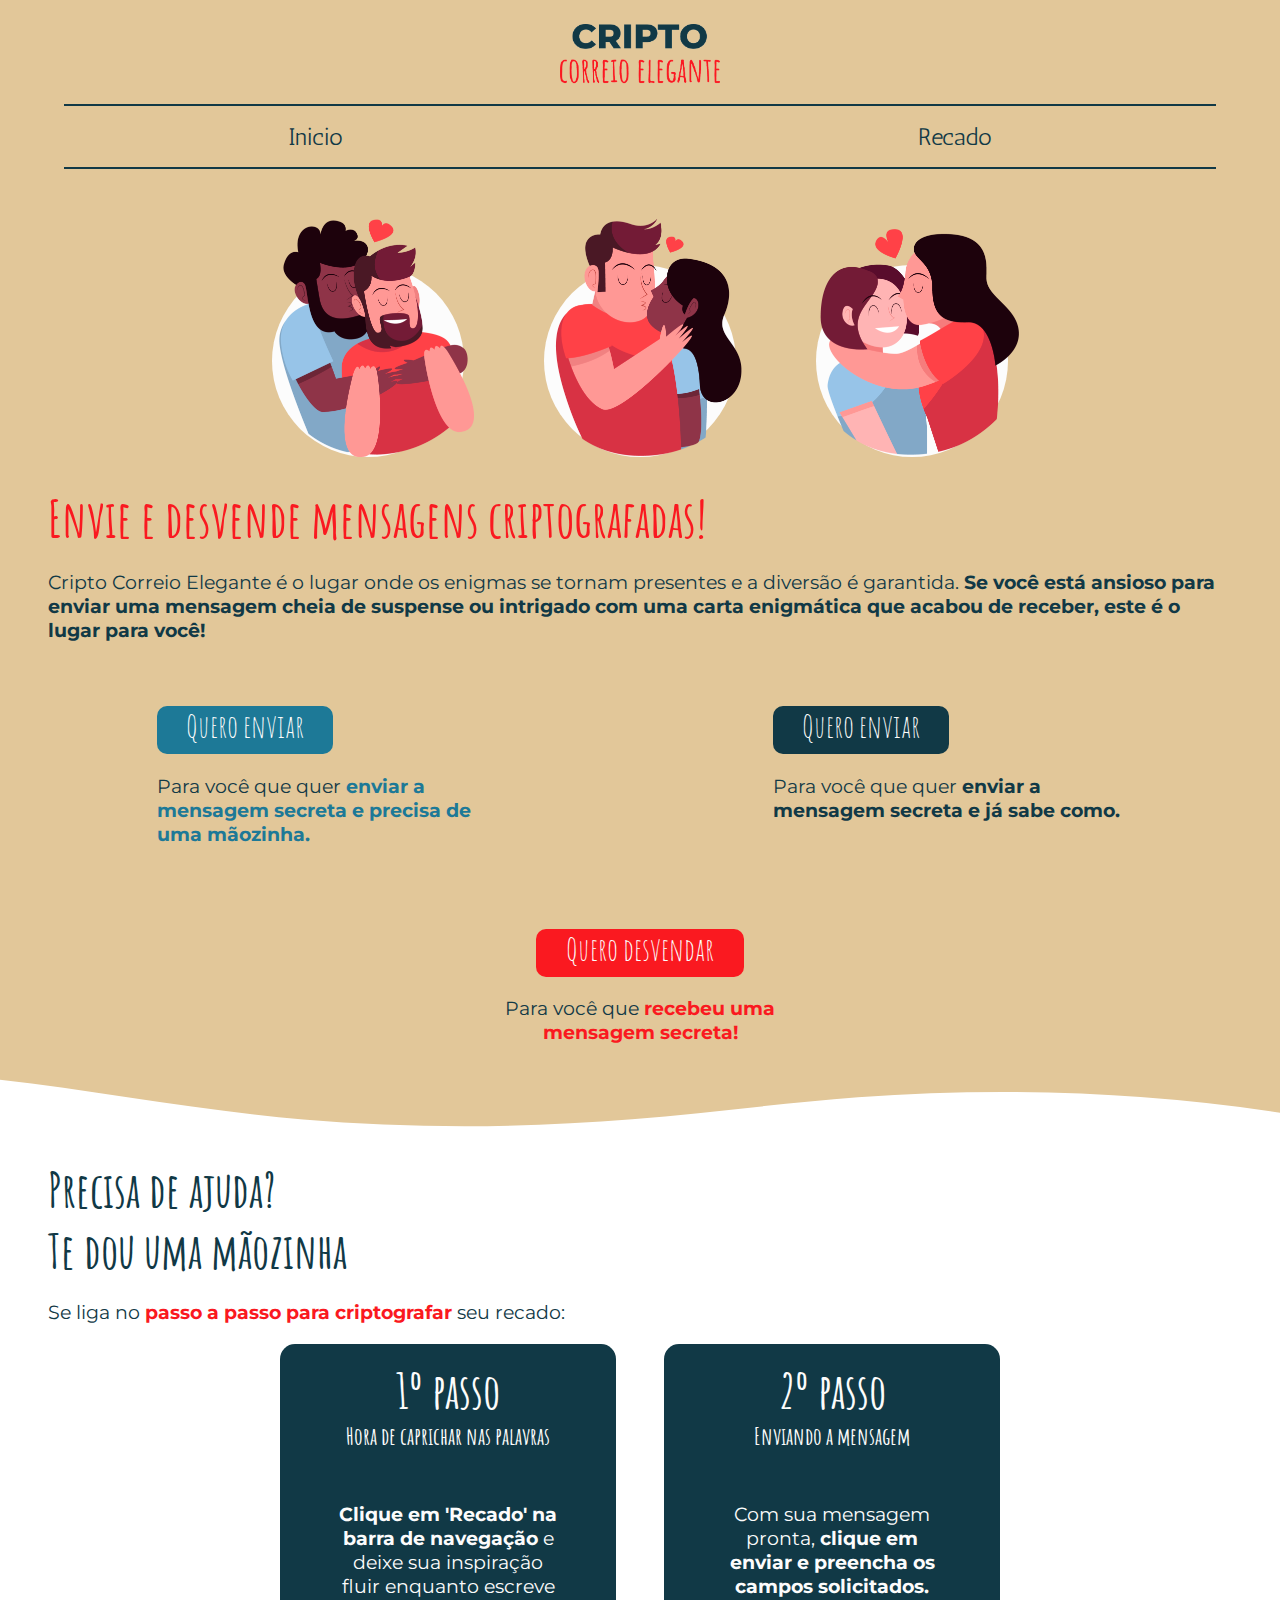
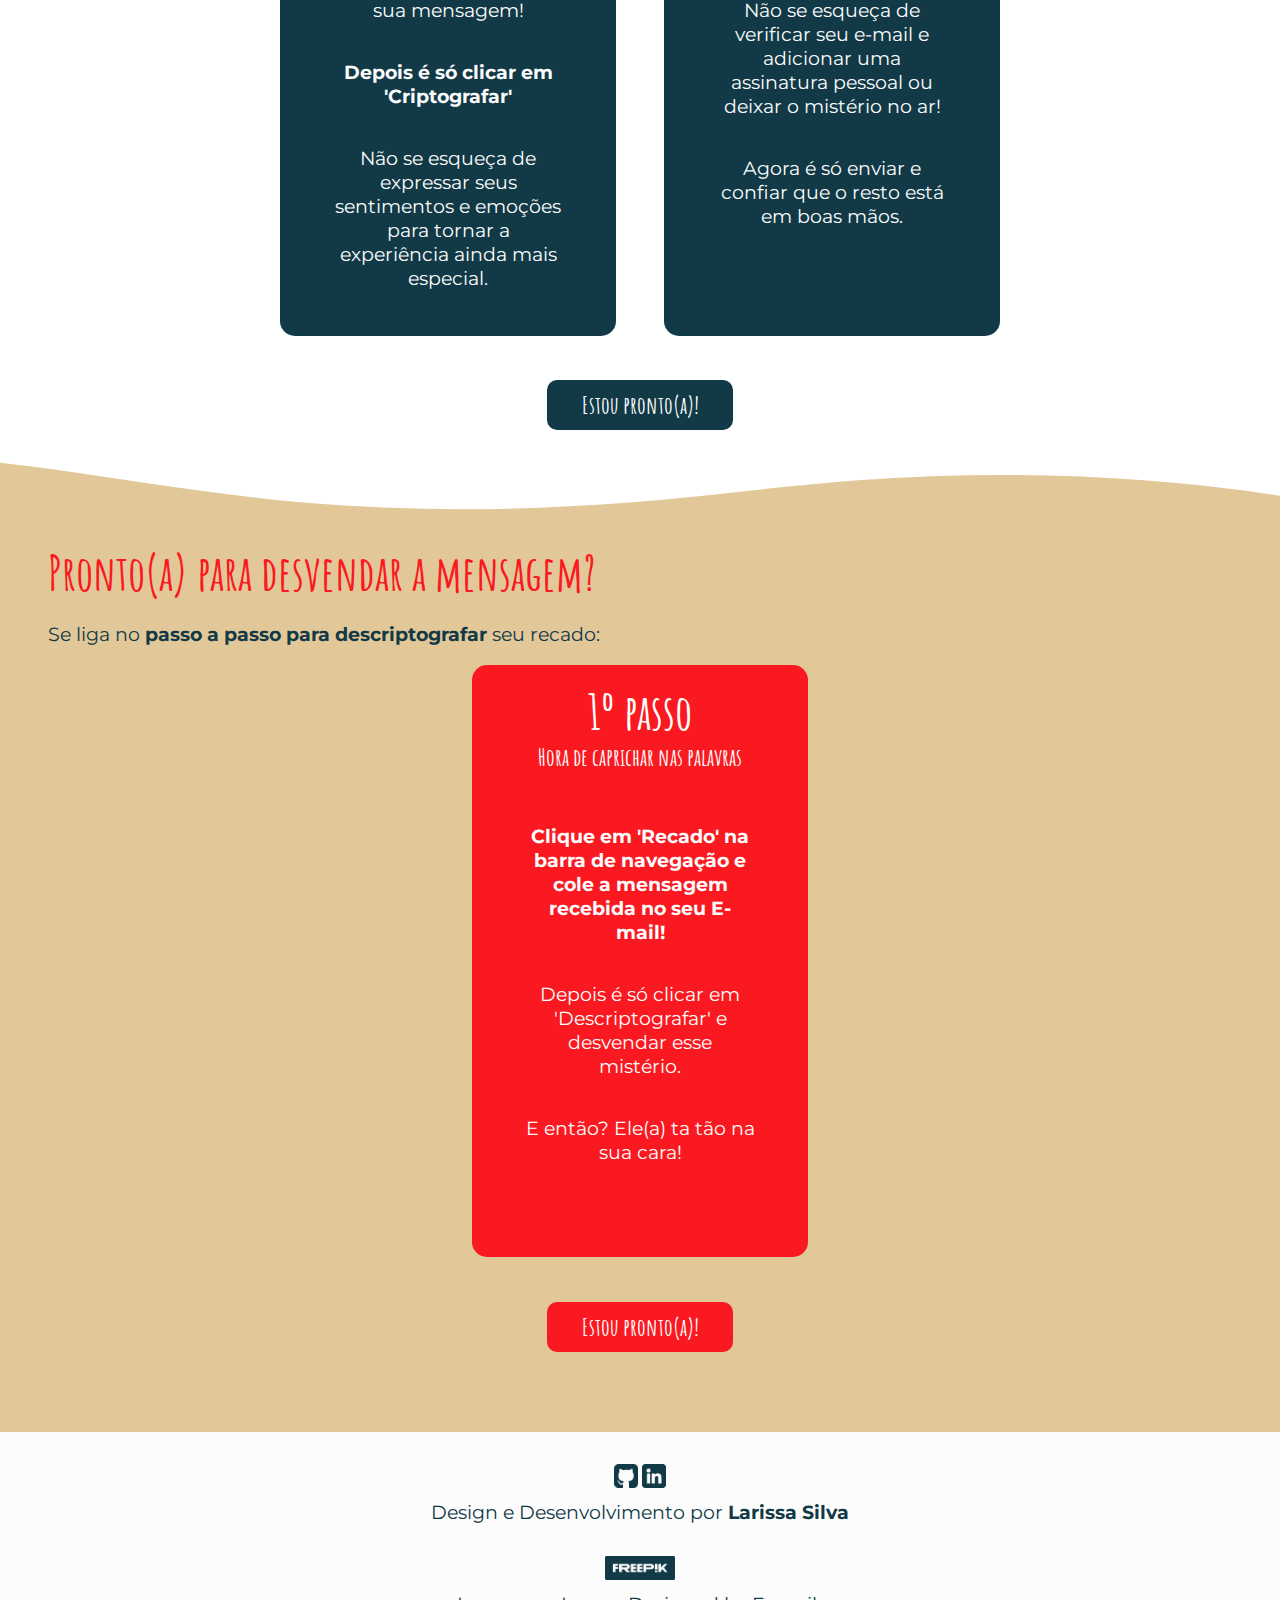
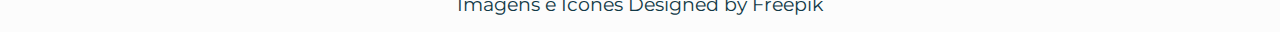
==== index.html @ 9de0827b "Add files via upload" ====
<!DOCTYPE html>
<html lang="pt-BR">
<head>
    <meta charset="UTF-8">
    <meta name="viewport" content="width=device-width, initial-scale=1.0">

    <link rel="stylesheet" href="/assets/css/style.css">
    <link rel="shortcut icon" href="/assets/img/logoFundo.png" type="image/x-icon">

    <title>Cripto Correio Elegante</title>
</head>
<body>
    <header>
        <img src="/assets/img/logo.png" alt="Logo Cripto Correio Elegante">

        <div class="barraNav"></div>
        <nav class="menuNav">
            <a href="index.html" class="opcaoNav">Inicio</a>
            <a href="recado.html" class="opcaoNav">Recado</a>
        </nav>
        <div class="barraNav"></div>
    </header>

    <main>
        <section class="sessaoInicio" id="inicio">
            <div class="sessaoInicioConteudo">
                <div class="containerImagens">
                    <div class="imagem">
                        <img src="/assets/img/casalGay.png" alt="Imagem de Casal Gay dentro de um Circulo">
                    </div>
                    <div class="imagem">
                        <img src="/assets/img/casalHetero.png" alt="Imagem de Casal Hetero dentro de um Circulo">
                    </div>
                    <div class="imagem">
                        <img src="/assets/img/casalLesbico.png" alt="Imagem de Casal Lesbico dentro de um Circulo">
                    </div>
                </div>

                <h1>Envie e desvende mensagens criptografadas!</h1>
                <p class="textoInicio">
                    Cripto Correio Elegante é o lugar onde os enigmas se tornam presentes e a diversão é garantida. <strong>Se você está ansioso para enviar uma mensagem cheia de suspense ou intrigado com uma carta enigmática que acabou de receber, este é o lugar para você!</strong> 
                </p>

                <div class="containerRemetente">
                    <div class="conteudoContainer">
                        <div class="opcaoRemetente">
                            <a href="#tutorialRemetente" class="opcaoRemetente1">Quero enviar</a>
                            <p class="texto">
                                Para você que quer <strong class="textoDestaque2">enviar a mensagem secreta e precisa de uma mãozinha.</strong>
                            </p>
                        </div>
                        
                        <div class="opcaoRemetente">
                            <a href="/recado.html" class="opcaoRemetente2">Quero enviar</a>
                            <p class="texto">
                                Para você que quer <strong>enviar a mensagem secreta e já sabe como.</strong>
                            </p>
                        </div>
                    </div>
                </div>
        
                <div class="containerDestinatario">
                    <a href="#tutorialDestinatario" class="opcaoDestinatario">Quero desvendar</a>
                    <p class="textoDestinatario">
                        Para você que  <strong class="textoDestaque3">recebeu uma mensagem secreta!</strong>
                    </p>
                </div>
            </div>

            <!-- Usei o site Shape Divider APP para isso -->
            <div class="wave">
                <svg data-name="Layer 1" xmlns="http://www.w3.org/2000/svg" viewBox="0 0 1200 120" preserveAspectRatio="none">
                    <path d="M321.39,56.44c58-10.79,114.16-30.13,172-41.86,82.39-16.72,168.19-17.73,250.45-.39C823.78,31,906.67,72,985.66,92.83c70.05,18.48,146.53,26.09,214.34,3V0H0V27.35A600.21,600.21,0,0,0,321.39,56.44Z" class="shape-fill"></path>
                </svg>
            </div>
        </section>


        <section class="sessaoPassoRemetente" id="tutorialRemetente">
            <div class="sessaoPassoRemetenteConteudo">
                <div class="chamadaTutorial">
                    <h2 class="subtitulo1">Precisa de ajuda? <br>Te dou uma mãozinha</h2>
                    <p class="texto">
                        Se liga no <strong class="textoDestaque3">passo a passo para criptografar</strong> seu recado:
                    </p>
                </div>

                <div class="containerTutorial">
                    <div class="passoRemetente">
                        <h3 class="passo">1º passo</h3>
                        <p class="textoPasso">Hora de caprichar nas palavras</p>
                        <p class="explicacaoPasso">
                            <strong class="textoDestaque">Clique em 'Recado' na barra de navegação</strong> e deixe sua inspiração fluir enquanto escreve sua mensagem! 
                        </p>
                        <p class="explicacaoPasso">
                            <strong class="textoDestaque">Depois é só clicar em 'Criptografar'</strong>
                        </p>
                        <p class="explicacaoPasso">
                            Não se esqueça de expressar seus sentimentos e emoções para tornar a experiência ainda mais especial.
                        </p>
                    </div>

                    <div class="passoRemetente">
                        <h3 class="passo">2º passo</h3>
                        <p class="textoPasso">Enviando a mensagem</p>
                        <p class="explicacaoPasso">
                            Com sua mensagem pronta, <strong class="textoDestaque">clique em enviar e preencha os campos solicitados. </strong>Não se esqueça de verificar seu e-mail e adicionar uma assinatura pessoal ou deixar o mistério no ar!  
                        </p>
                        <p class="explicacaoPasso">
                            Agora é só enviar e confiar que o resto está em boas mãos.
                        </p>
                    </div>
                </div>
            </div>
            <a href="/recado.html" class="opcaoEstouProntoRemetente">Estou pronto(a)!</a>

            <!-- Usei o site Shape Divider APP para isso -->
            <div class="wave2">
                <svg data-name="Layer 1" xmlns="http://www.w3.org/2000/svg" viewBox="0 0 1200 120" preserveAspectRatio="none">
                    <path d="M321.39,56.44c58-10.79,114.16-30.13,172-41.86,82.39-16.72,168.19-17.73,250.45-.39C823.78,31,906.67,72,985.66,92.83c70.05,18.48,146.53,26.09,214.34,3V0H0V27.35A600.21,600.21,0,0,0,321.39,56.44Z" class="shape-fill"></path>
                </svg>
            </div>
        </section>


        <section class="sessaoPassoDestinatario" id="tutorialDestinatario">
            <div class="sessaoPassoDestinatarioConteudo">
                <div class="chamadaTutorial2">
                    <h2 class="subtitulo2">Pronto(a) para desvendar a mensagem?</h2>
                    <p class="texto">
                        Se liga no <strong>passo a passo para descriptografar</strong> seu recado:
                    </p>
                </div>

                <div class="containerTutorial">
                    <div class="passoDestinatario">
                        <h3 class="passo">1º passo</h3>
                        <p class="textoPasso">Hora de caprichar nas palavras</p>
                        <p class="explicacaoPasso">
                            <strong class="textoDestaque">Clique em 'Recado' na barra de navegação e cole a mensagem recebida no seu E-mail! </strong> 
                        </p>
                        <p class="explicacaoPasso">
                            Depois é só clicar em 'Descriptografar' e desvendar esse mistério.
                        </p>
                        <p class="explicacaoPasso">
                            E então? Ele(a) ta tão na sua cara!
                        </p>
                    </div>
                </div>
            </div>
            <a href="/recado.html" class="opcaoEstouProntoDestinatario">Estou pronto(a)!</a>
        </section>
    </main>

    <footer>
        <div class="conteudoFooter">
            <div class="dev">
                <div class="icones">
                    <a href="https://github.com/LarissaSL" target="_blank" class="footerLink">
                        <img src="/assets/img/github.png" alt="Logo do GitHub">
                    </a>
                    <a href="https://www.linkedin.com/in/larissasilvasl/" target="_blank" class="footerLink">
                        <img src="/assets/img/linkedin.png" alt="Logo do LinkedIn">
                    </a>
                </div>
                <p class="texto">
                    Design e Desenvolvimento por <strong>Larissa Silva</strong>
                </p>
            </div>

            <div class="design">
                <div class="icones">
                    <a href="http://www.freepik.com" target="_blank" class="footerLink">
                        <img src="/assets/img/freepik.png" alt="Logo do Freepik">
                    </a>
                </div>
                <p class="texto">
                    Imagens e Icones Designed by Freepik
                </p>
            </div>
        </div>


    </footer>
</body>
</html>
---- assets/css/style.css ----
@import url('https://fonts.googleapis.com/css2?family=Amatic+SC:wght@400;700&family=Antic&family=Montserrat:ital,wght@0,400;0,700;1,400;1,700&display=swap');

:root {
    --cor-fundo: #E2C799;
    --cor1: #113946;
    --cor1--hover:#1e5d72;
    
    --cor2: #1D7997;
    --cor2--hover:#53AAC7;

    --cor3: #FA1920;
    --cor3--hover: #F16166;
    
    --cor4: #FCFCFC;
    --fonte--destaque: 'Amatic SC', sans-serif;
    --fonte--destaque2: 'Antic', sans-serif;
    --fonte--padrao: 'Montserrat', sans-serif;
}

body {
    margin: 0;
    padding: 0;
    box-sizing: border-box;
    background: #E2C799;
}

header {
    width: 100%;
    text-align: center;
}

header img {
    width: 115px;
    margin: 23px auto 0;
}

.barraNav {
    width: 90%;
    margin: 11px auto;
    height: 1px;
    background-color: var(--cor1);
}

.menuNav {
    display: flex;
    justify-content: space-around;
}

a {
    text-decoration: none;
}

.opcaoNav {
    font-family: var(--fonte--destaque2);
    color: var(--cor1);
    transition: transform 0.2s ease-in-out;
}

.opcaoNav:hover {
    transform: scale(1.2);
    color: var(--cor4);
}

/* Inicio do começo do Site e Explicação do que ele faz */
section {
    position: relative;
    display: flex;
    flex-direction: column;
    min-height: 400px;
}

.containerImagens {
    display: flex;
    width: 100%;
    justify-content: space-around;
    margin: 2.5rem 0 1.813rem;
    gap: .5rem;
}

.imagem {
    background-color: var(--cor4);
    border-radius: 50%;
    width: 6.063rem;
    height: 6.063rem;
    position: relative;
    transition: transform 0.2s ease-in-out;
}

.imagem:hover {
    transform: scale(1.1);
}


.imagem img {
    position: absolute;
    bottom: 0;
    width: 6rem;
}

.sessaoInicioConteudo,
.sessaoPassoRemetenteConteudo,
.sessaoPassoDestinatarioConteudo {
    margin: 0 1rem;
}


h1 {
    font-family: var(--fonte--destaque);
    font-size: 2rem;
    color: var(--cor3);
    font-weight: 700;
    margin: 0 auto;
}

p {
    font-family: var(--fonte--padrao);
    font-size: 0.813rem;
    color: var(--cor1);
}

/* Inicio da Parte das Opções, onde tem Botoes e Texto */
.containerRemetente {
    margin: 2rem 0;
}

.conteudoContainer {
    display: flex;
    justify-content: flex-start;
    gap: 3rem;
}

.opcaoRemetente1,
.opcaoRemetente2,
.opcaoDestinatario {
    display: inline-block;
    border-radius: 10px;
    border: none;
    width: 8.875rem; 
    height: 2.5rem;
    text-align: center;
    line-height: 2.5rem;
    font-family: var(--fonte--destaque);
    font-size: 1.25rem;
    color: var(--cor4); 
}

.opcaoDestinatario {
    width: 10rem;
    background-color: var(--cor3);
}

.opcaoDestinatario:hover{
    background-color: var(--cor3--hover);
}

.opcaoRemetente1 {
    background-color: var(--cor2);
}

.opcaoRemetente1:hover {
    background-color: var(--cor2--hover); 
}

.opcaoRemetente2 {
    background-color: var(--cor1);
}

.opcaoRemetente2:hover {
    background-color: var(--cor1--hover);
}


.opcaoRemetente1 .texto,
.opcaoRemetente2 .texto {
    max-width: 8.875rem; 
}

.textoDestinatario {
    max-width: 12.063rem;
    text-align: center;
}

.textoDestaque2 {
    color: var(--cor2);
}

.textoDestaque3 {
    color: var(--cor3);
}

.containerDestinatario {
    width: 100%;
    display: flex;
    flex-direction: column;
    justify-content: center;
    align-items: center;
    margin-bottom: 4rem;
}



/* Inicio da Sessao do Passo a Passo do Rementente */
.sessaoPassoRemetente {
    background-color: #FFFFFF;
}

/* Ondinha no começo e final dessa sessão */
.wave,
.wave2 {
    position: absolute;
    bottom: 0;
    left: 0;
    width: 100%;
    overflow: hidden;
    line-height: 0;
    transform: rotate(180deg);
}

.wave  svg,
.wave2 svg {
    position: relative;
    display: block;
    width: calc(123% + 1.3px);
    height: 63px;
}

.wave .shape-fill {
    fill: #FFFFFF;
}

.wave2 .shape-fill {
    fill: #E2C799;
}

/* Começo da Estilização tutorial pro Rementente */
.subtitulo1,
.passo,
.textoPasso,
.opcaoEstouProntoRemetente,
.opcaoEstouProntoDestinatario {
    font-family: var(--fonte--destaque);
    font-weight: 700;
}

.passo,
.textoPasso,
.explicacaoPasso {
    color: var(--cor4);
}


.subtitulo1 {
    font-size: 2rem;
    margin: 2rem 0 .7rem;
    color: var(--cor1);
}

.passo {
    font-size: 2.5rem;
    margin: 0; 
}

.textoPasso {
    font-size: 1.5rem;
    margin: 0 0 2rem;
}

.passoRemetente,
.passoDestinatario {
    width: 17.5rem;
    height: auto;
    border-radius: 15px;
    text-align: center;
    padding: 1rem;
}

.passoRemetente {
    background-color: var(--cor1);
}

.passoDestinatario {
    background-color: var(--cor3);
}

.containerTutorial {
    display: flex;
    flex-direction: column;
    align-items: center;
    gap: 2rem;
}

.passoRemetente p,
.passoDestinatario p{
    max-width: 229px;
    text-align: center; 
    display: inline-block;
}

.opcaoEstouProntoRemetente {
    margin: 2.8rem auto 5rem;
    font-size: 1.5rem;
    background-color: var(--cor1);
    padding: .8rem;
    width: 10rem;
    text-align: center;
    line-height: 1.5rem;
    color: var(--cor4);
    border-radius: 10px;
}

.opcaoEstouProntoRemetente:hover {
    background-color: var(--cor1--hover);
}

/* Modificando o necessário no tutorial do Destinatario */
.subtitulo2 {
    font-family: var(--fonte--destaque);
    font-weight: 700;
    font-size: 2rem;
    margin: 2rem 0 .7rem;
    color: var(--cor3);
}

.opcaoEstouProntoDestinatario {
    margin: 2.8rem auto 5rem;
    font-size: 1.5rem;
    background-color: var(--cor3);
    padding: .8rem;
    width: 10rem;
    text-align: center;
    line-height: 1.5rem;
    color: var(--cor4);
    border-radius: 10px;
}

.opcaoEstouProntoDestinatario:hover {
    background-color: var(--cor3--hover);
}

/* Footer */
footer {
    background-color: var(--cor4);
    height: 10rem;
    text-align: center;
    padding: 1.5rem 1.5rem 1rem;
}

.footerLink img {
    height: 1.5rem;
}

.dev {
    margin-top: .5rem;
}

footer .texto{
    margin: .5rem auto 2rem;
}

/* Responsividade */
@media (min-width: 600px) {
    .containerImagens {
        justify-content: center;
        gap: 4rem;
    }
    
    .imagem {
        width: 9.563rem;
        height: 9.563rem;
    }
    
    .imagem img {
        width: 10rem;
    }

    h1 {
        font-size: 3rem;
    }
    
    p {
        font-size: 1rem;
    }
    
    .containerRemetente {
        margin: 3rem 0;
    }
    

    .opcaoRemetente1,
    .opcaoRemetente2,
    .opcaoDestinatario {
        width: 11rem; 
        height: 3rem;
        font-size: 2rem;
    }
    
    .opcaoDestinatario{
        width: 13rem;
    }

    .subtitulo1,
    .subtitulo2,
    .passo {
        font-size: 3rem;
    }


    .passoRemetente,
    .passoDestinatario {
        width: 19rem;
    }

    .containerTutorial {
        gap: 3rem;
    }
}

@media (min-width: 1024px) {
    header img {
        width: 10rem;
        margin: 1.5rem auto 0;
    }
    
    .barraNav {
        width: 90%;
        margin: 1rem auto;
        height: 2px;
    }

    .opcaoNav {
        font-size: 1.5rem;
    
    }
    
    .containerImagens {
        margin-top: 5rem;
        gap: 5rem;
    }
    
    .imagem {
        width: 12rem;
        height: 12rem;
    }
    
    .imagem img {
        width: 13rem;
    }

    .sessaoInicioConteudo,
    .sessaoPassoRemetenteConteudo,
    .sessaoPassoDestinatarioConteudo {
        margin: 0 3rem;
    }

    h1 {
        font-size: 3.2rem;
    }
    
    p {
        font-size: 1.2rem;
    }
    
    .containerRemetente {
        margin: 4rem 0;
    }

    .conteudoContainer {
        justify-content: space-around;
    }

    .opcaoRemetente{
        max-width: 350px;
    }
    
    .textoDestinatario {
        max-width: 20rem;
    }

    .containerTutorial {
        flex-direction: row;
        justify-content: center;
        gap: 3rem;
    }

    .passoRemetente,
    .passoDestinatario {
        height: 35rem;
    }  
}

@media (min-width: 1800px) {
    .containerImagens {
        margin-top: 5rem;
        gap: 5rem;
    }
    
    .imagem {
        width: 15rem;
        height: 15rem;
    }
    
    .imagem img {
        width: 16rem;
    }
    
    .conteudoContainer {
        justify-content: center;
        gap: 20rem;
    }

    .opcaoDestinatario {
        width: 20%;
        background-color: var(--cor3);
    }

    footer {
        height: 14rem;
        padding: 2rem 1.5rem 1rem;
    }

    .dev {
        margin-top: 1.5rem;
    }

    .footerLink img {
        height: 2rem;
    }
    

}
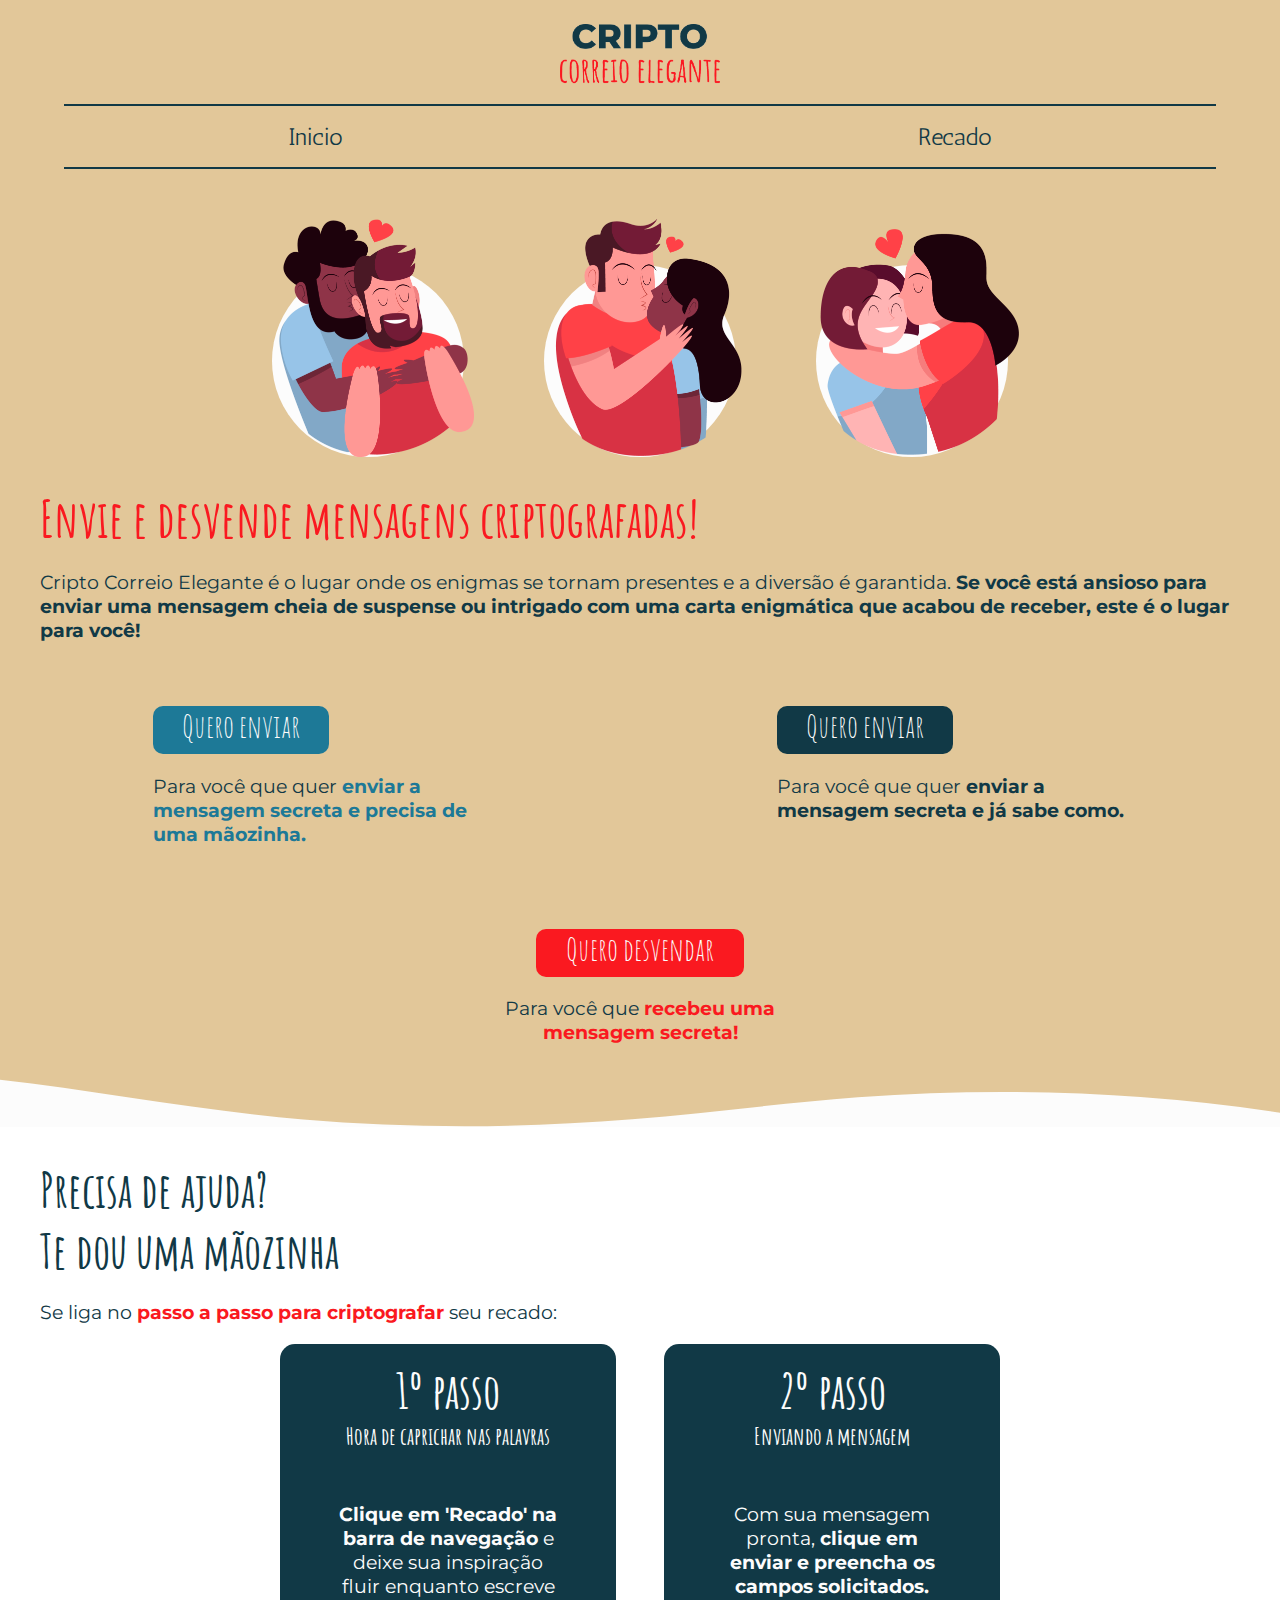
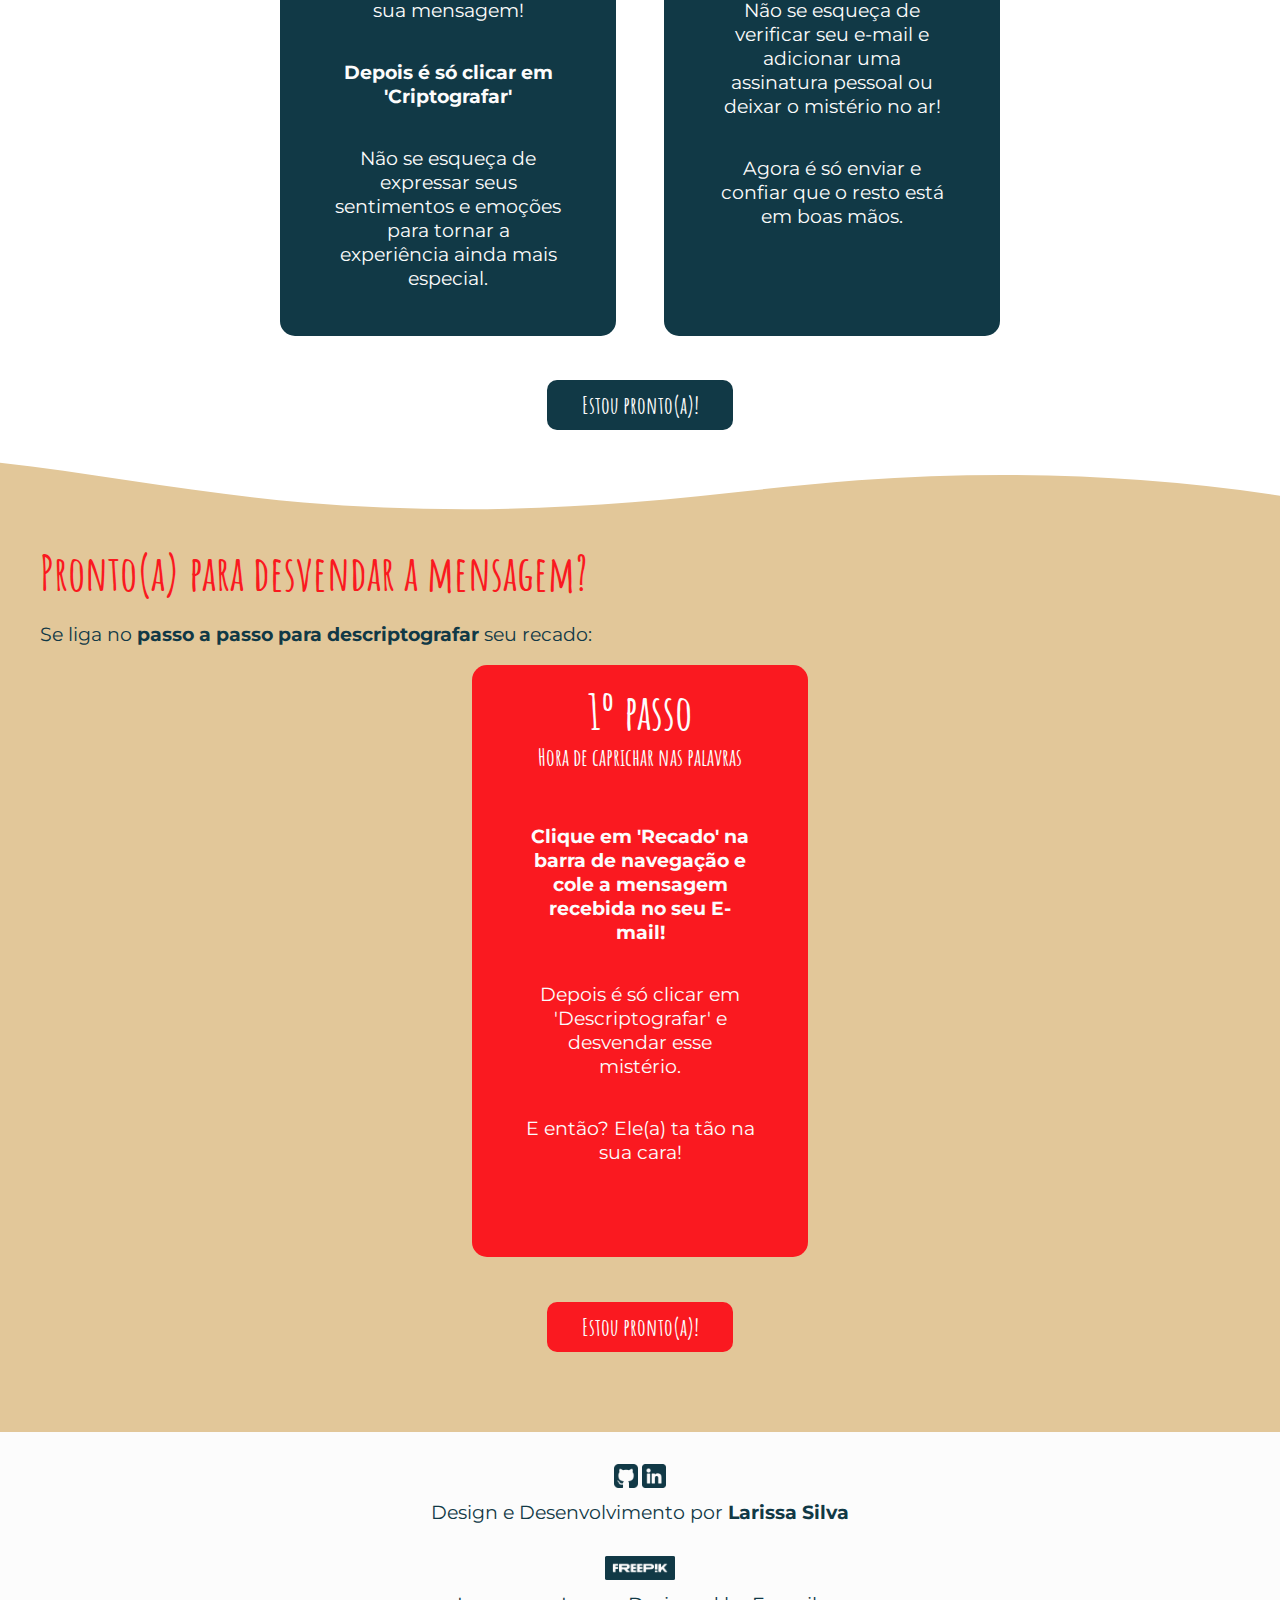
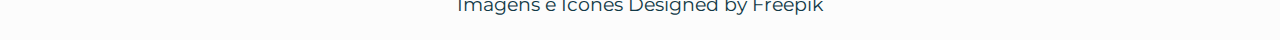
==== commit 055cd967: "V1.1 - Aba Recado quase terminada" ====
--- a/index.html
+++ b/index.html
@@ -4,7 +4,9 @@
     <meta charset="UTF-8">
     <meta name="viewport" content="width=device-width, initial-scale=1.0">
 
-    <link rel="stylesheet" href="/assets/css/style.css">
+    <link rel="stylesheet" href="/assets/css/index.css">
+    <link rel="stylesheet" href="/assets/css/global.css">
+    
     <link rel="shortcut icon" href="/assets/img/logoFundo.png" type="image/x-icon">
 
     <title>Cripto Correio Elegante</title>
--- a/assets/css/index.css
+++ b/assets/css/index.css
@@ -0,0 +1,381 @@
+/* Inicio do começo do Site e Explicação do que ele faz */
+.containerImagens {
+    display: flex;
+    width: 100%;
+    justify-content: space-around;
+    margin: 2.5rem 0 1.813rem;
+    gap: .5rem;
+}
+
+.imagem {
+    background-color: var(--cor4);
+    border-radius: 50%;
+    width: 6.063rem;
+    height: 6.063rem;
+    position: relative;
+    transition: transform 0.2s ease-in-out;
+}
+
+.imagem:hover {
+    transform: scale(1.1);
+}
+
+
+.imagem img {
+    position: absolute;
+    bottom: 0;
+    width: 6rem;
+}
+
+.sessaoInicioConteudo,
+.sessaoPassoRemetenteConteudo,
+.sessaoPassoDestinatarioConteudo {
+    margin: 0 1rem;
+}
+
+
+/* Inicio da Parte das Opções, onde tem Botoes e Texto */
+.containerRemetente {
+    margin: 2rem 0;
+}
+
+.conteudoContainer {
+    display: flex;
+    justify-content: flex-start;
+    gap: 3rem;
+}
+
+.opcaoRemetente1,
+.opcaoRemetente2,
+.opcaoDestinatario {
+    display: inline-block;
+    border-radius: 10px;
+    border: none;
+    width: 8.875rem; 
+    height: 2.5rem;
+    text-align: center;
+    line-height: 2.5rem;
+    font-family: var(--fonte--destaque);
+    font-size: 1.25rem;
+    color: var(--cor4); 
+}
+
+.opcaoDestinatario {
+    width: 10rem;
+    background-color: var(--cor3);
+}
+
+.opcaoDestinatario:hover{
+    background-color: var(--cor3--hover);
+}
+
+.opcaoRemetente1 {
+    background-color: var(--cor2);
+}
+
+.opcaoRemetente1:hover {
+    background-color: var(--cor2--hover); 
+}
+
+.opcaoRemetente2 {
+    background-color: var(--cor1);
+}
+
+.opcaoRemetente2:hover {
+    background-color: var(--cor1--hover);
+}
+
+
+.opcaoRemetente1 .texto,
+.opcaoRemetente2 .texto {
+    max-width: 8.875rem; 
+}
+
+.textoDestinatario {
+    max-width: 12.063rem;
+    text-align: center;
+}
+
+.textoDestaque2 {
+    color: var(--cor2);
+}
+
+.textoDestaque3 {
+    color: var(--cor3);
+}
+
+.containerDestinatario {
+    width: 100%;
+    display: flex;
+    flex-direction: column;
+    justify-content: center;
+    align-items: center;
+    margin-bottom: 4rem;
+}
+
+
+
+/* Inicio da Sessao do Passo a Passo do Rementente */
+.sessaoPassoRemetente {
+    background-color: #FFFFFF;
+}
+
+/* Ondinha no começo e final dessa sessão */
+.wave,
+.wave2 {
+    position: absolute;
+    bottom: 0;
+    left: 0;
+    width: 100%;
+    overflow: hidden;
+    line-height: 0;
+    transform: rotate(180deg);
+}
+
+.wave  svg,
+.wave2 svg {
+    position: relative;
+    display: block;
+    width: calc(123% + 1.3px);
+    height: 63px;
+}
+
+.wave .shape-fill {
+    fill: var(--cor4);
+}
+
+.wave2 .shape-fill {
+    fill: var(--cor-fundo);
+}
+
+/* Começo da Estilização tutorial pro Rementente */
+.subtitulo1,
+.passo,
+.textoPasso,
+.opcaoEstouProntoRemetente,
+.opcaoEstouProntoDestinatario {
+    font-family: var(--fonte--destaque);
+    font-weight: 700;
+}
+
+.passo,
+.textoPasso,
+.explicacaoPasso {
+    color: var(--cor4);
+}
+
+
+.subtitulo1 {
+    font-size: 2rem;
+    margin: 2rem 0 .7rem;
+    color: var(--cor1);
+}
+
+.passo {
+    font-size: 2.5rem;
+    margin: 0; 
+}
+
+.textoPasso {
+    font-size: 1.5rem;
+    margin: 0 0 2rem;
+}
+
+.passoRemetente,
+.passoDestinatario {
+    width: 17.5rem;
+    height: auto;
+    border-radius: 15px;
+    text-align: center;
+    padding: 1rem;
+}
+
+.passoRemetente {
+    background-color: var(--cor1);
+}
+
+.passoDestinatario {
+    background-color: var(--cor3);
+}
+
+.containerTutorial {
+    display: flex;
+    flex-direction: column;
+    align-items: center;
+    gap: 2rem;
+}
+
+.passoRemetente p,
+.passoDestinatario p{
+    max-width: 229px;
+    text-align: center; 
+    display: inline-block;
+}
+
+.opcaoEstouProntoRemetente {
+    margin: 2.8rem auto 5rem;
+    font-size: 1.5rem;
+    background-color: var(--cor1);
+    padding: .8rem;
+    width: 10rem;
+    text-align: center;
+    line-height: 1.5rem;
+    color: var(--cor4);
+    border-radius: 10px;
+}
+
+.opcaoEstouProntoRemetente:hover {
+    background-color: var(--cor1--hover);
+}
+
+/* Modificando o necessário no tutorial do Destinatario */
+.subtitulo2 {
+    font-family: var(--fonte--destaque);
+    font-weight: 700;
+    font-size: 2rem;
+    margin: 2rem 0 .7rem;
+    color: var(--cor3);
+}
+
+.opcaoEstouProntoDestinatario {
+    margin: 2.8rem auto 5rem;
+    font-size: 1.5rem;
+    background-color: var(--cor3);
+    padding: .8rem;
+    width: 10rem;
+    text-align: center;
+    line-height: 1.5rem;
+    color: var(--cor4);
+    border-radius: 10px;
+}
+
+.opcaoEstouProntoDestinatario:hover {
+    background-color: var(--cor3--hover);
+}
+
+
+/* Responsividade apenas dos elementos não globais*/
+@media (min-width: 600px) {
+    .containerImagens {
+        justify-content: center;
+        gap: 4rem;
+    }
+    
+    .imagem {
+        width: 9.563rem;
+        height: 9.563rem;
+    }
+    
+    .imagem img {
+        width: 10rem;
+    }
+
+    .sessaoInicioConteudo,
+    .sessaoPassoRemetenteConteudo,
+    .sessaoPassoDestinatarioConteudo {
+        margin: 0 2.5rem;
+    }
+
+    .containerRemetente {
+        margin: 3rem 0;
+    }
+    
+
+    .opcaoRemetente1,
+    .opcaoRemetente2,
+    .opcaoDestinatario {
+        width: 11rem; 
+        height: 3rem;
+        font-size: 2rem;
+    }
+    
+    .opcaoDestinatario{
+        width: 13rem;
+    }
+
+    .subtitulo1,
+    .subtitulo2,
+    .passo {
+        font-size: 3rem;
+    }
+
+
+    .passoRemetente,
+    .passoDestinatario {
+        width: 19rem;
+    }
+
+    .containerTutorial {
+        gap: 3rem;
+    }
+}
+
+@media (min-width: 1024px) {
+    .containerImagens {
+        margin-top: 5rem;
+        gap: 5rem;
+    }
+    
+    .imagem {
+        width: 12rem;
+        height: 12rem;
+    }
+    
+    .imagem img {
+        width: 13rem;
+    }
+
+    .containerRemetente {
+        margin: 4rem 0;
+    }
+
+    .conteudoContainer {
+        justify-content: space-around;
+    }
+
+    .opcaoRemetente{
+        max-width: 350px;
+    }
+    
+    .textoDestinatario {
+        max-width: 20rem;
+    }
+
+    .containerTutorial {
+        flex-direction: row;
+        justify-content: center;
+        gap: 3rem;
+    }
+
+    .passoRemetente,
+    .passoDestinatario {
+        height: 35rem;
+    }  
+}
+
+@media (min-width: 1800px) {
+    .containerImagens {
+        margin-top: 5rem;
+        gap: 5rem;
+    }
+    
+    .imagem {
+        width: 15rem;
+        height: 15rem;
+    }
+    
+    .imagem img {
+        width: 16rem;
+    }
+    
+    .conteudoContainer {
+        justify-content: center;
+        gap: 20rem;
+    }
+
+    .opcaoDestinatario {
+        width: 20%;
+        background-color: var(--cor3);
+    }
+}
+     --- a/assets/css/global.css
+++ b/assets/css/global.css
@@ -0,0 +1,161 @@
+/* CSS Global */
+
+/* Importação de fontes */
+@import url('https://fonts.googleapis.com/css2?family=Amatic+SC:wght@400;700&family=Antic&family=Montserrat:ital,wght@0,400;0,700;1,400;1,700&display=swap');
+
+/* Variáveis de cores e fontes */
+:root {
+    --cor-fundo: #E2C799;
+    --cor1: #113946;
+    --cor1--hover: #1e5d72;
+    --cor2: #1D7997;
+    --cor2--hover: #53AAC7;
+    --cor3: #FA1920;
+    --cor3--hover: #F16166;
+    --cor4: #FCFCFC;
+    --fonte--destaque: 'Amatic SC', sans-serif;
+    --fonte--destaque2: 'Antic', sans-serif;
+    --fonte--padrao: 'Montserrat', sans-serif;
+}
+
+/* Estilos gerais */
+body {
+    margin: 0;
+    padding: 0;
+    box-sizing: border-box;
+    background: var(--cor-fundo);
+}
+
+header {
+    width: 100%;
+    text-align: center;
+}
+
+header img {
+    width: 115px;
+    margin: 23px auto 0;
+}
+
+.barraNav {
+    width: 90%;
+    margin: 11px auto;
+    height: 1px;
+    background-color: var(--cor1);
+}
+
+.menuNav {
+    display: flex;
+    justify-content: space-around;
+}
+
+.opcaoNav {
+    font-family: var(--fonte--destaque2);
+    color: var(--cor1);
+    transition: transform 0.2s ease-in-out;
+}
+
+.opcaoNav:hover {
+    transform: scale(1.2);
+    color: var(--cor4);
+}
+
+a {
+    text-decoration: none;
+}
+
+/* Estilos para seções */
+section {
+    position: relative;
+    display: flex;
+    flex-direction: column;
+    min-height: 400px;
+}
+
+/* Estilos para títulos e parágrafos */
+h1 {
+    font-family: var(--fonte--destaque);
+    font-size: 2rem;
+    color: var(--cor3);
+    font-weight: 700;
+    margin: 0 auto;
+}
+
+p {
+    font-family: var(--fonte--padrao);
+    font-size: 0.813rem;
+    color: var(--cor1);
+}
+
+/* Estilos para o rodapé */
+footer {
+    background-color: var(--cor4);
+    height: 10rem;
+    text-align: center;
+    padding: 1.5rem;
+}
+
+.footerLink img {
+    height: 1.5rem;
+}
+
+.dev {
+    margin-top: .5rem;
+}
+
+footer .texto{
+    margin: .5rem auto 2rem;
+}
+
+
+/* Responsividade apenas dos elementos globais*/
+@media (min-width: 600px) {
+    h1 {
+        font-size: 3rem;
+        margin: 0;
+    }
+    
+    p {
+        font-size: 1rem;
+    }
+}
+
+@media (min-width: 1024px) {
+    header img {
+        width: 10rem;
+        margin: 1.5rem auto 0;
+    }
+    
+    .barraNav {
+        width: 90%;
+        margin: 1rem auto;
+        height: 2px;
+    }
+
+    .opcaoNav {
+        font-size: 1.5rem;
+    
+    }
+
+    h1 {
+        font-size: 3.2rem;
+    }
+    
+    p {
+        font-size: 1.2rem;
+    } 
+}
+
+@media (min-width: 1800px) {
+    footer {
+        height: 14rem;
+        padding: 2rem 1.5rem 1rem;
+    }
+
+    .dev {
+        margin-top: 1.5rem;
+    }
+
+    .footerLink img {
+        height: 2rem;
+    }
+}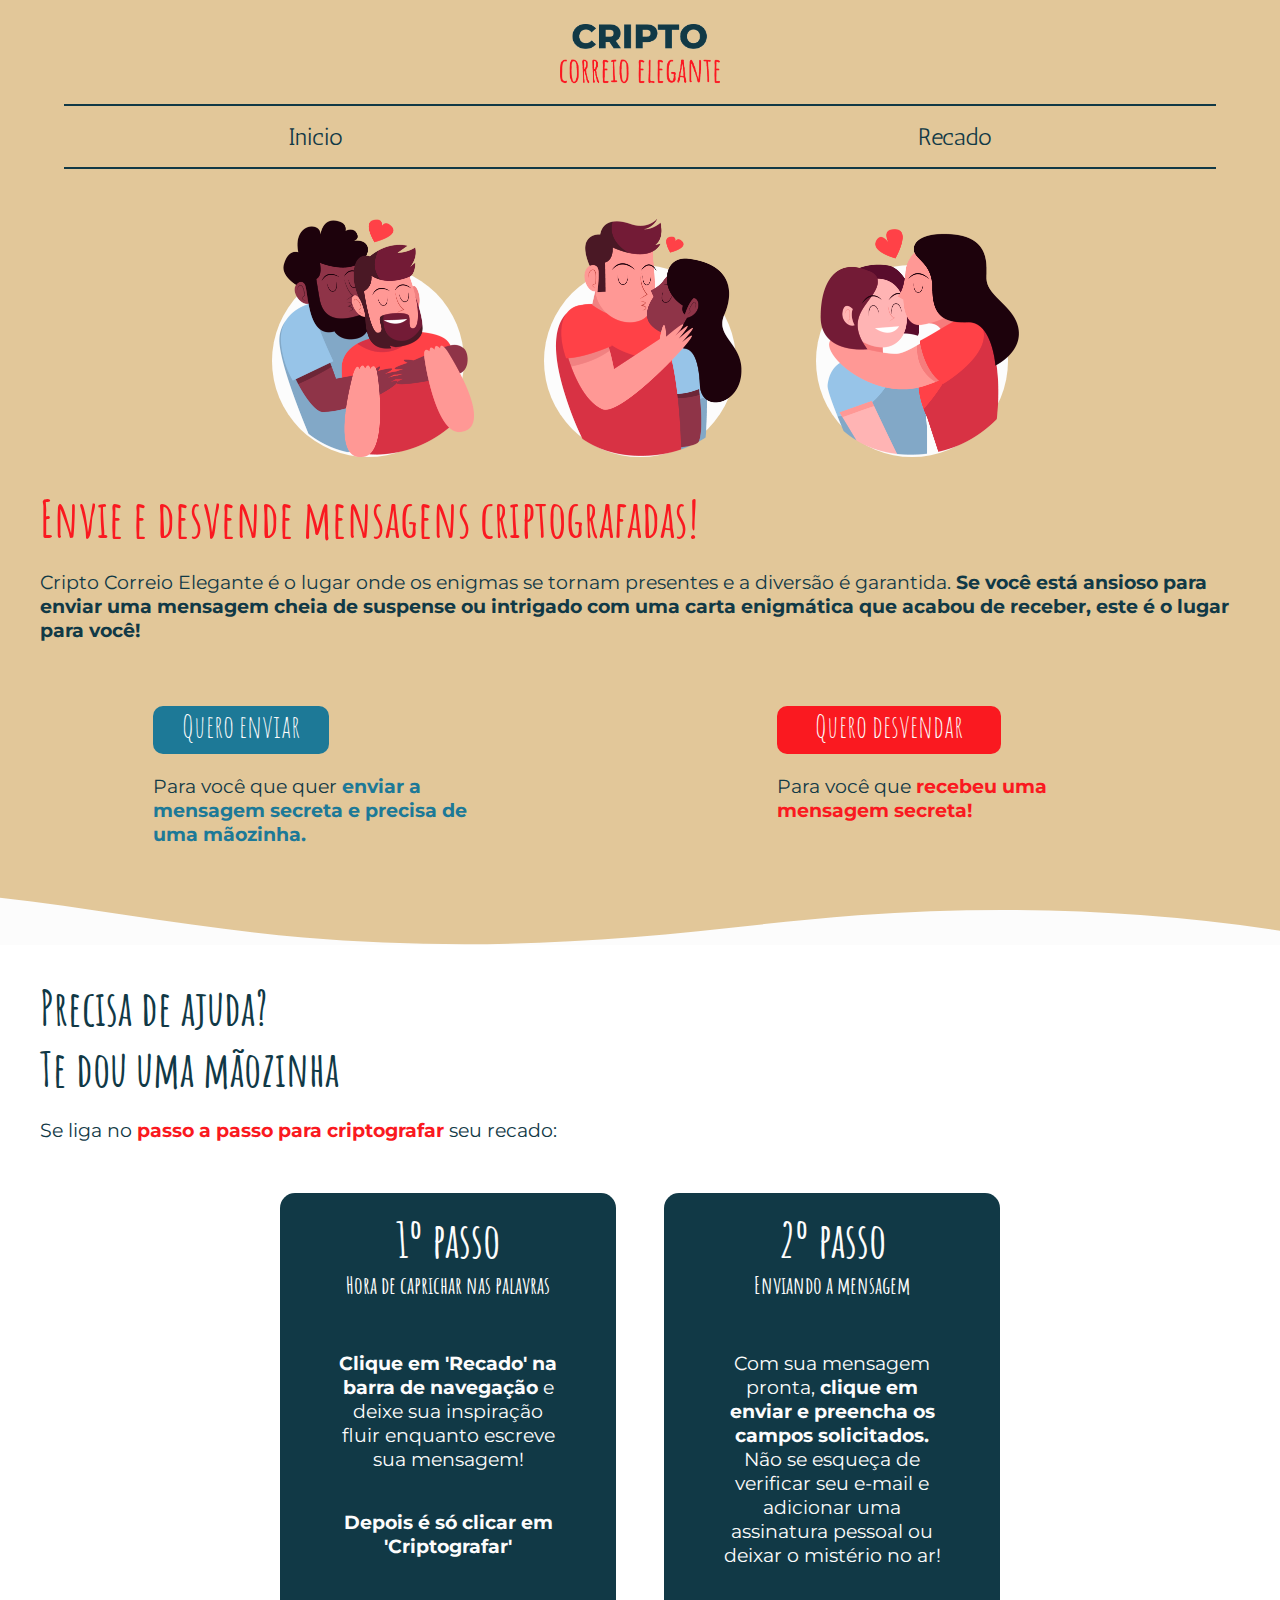
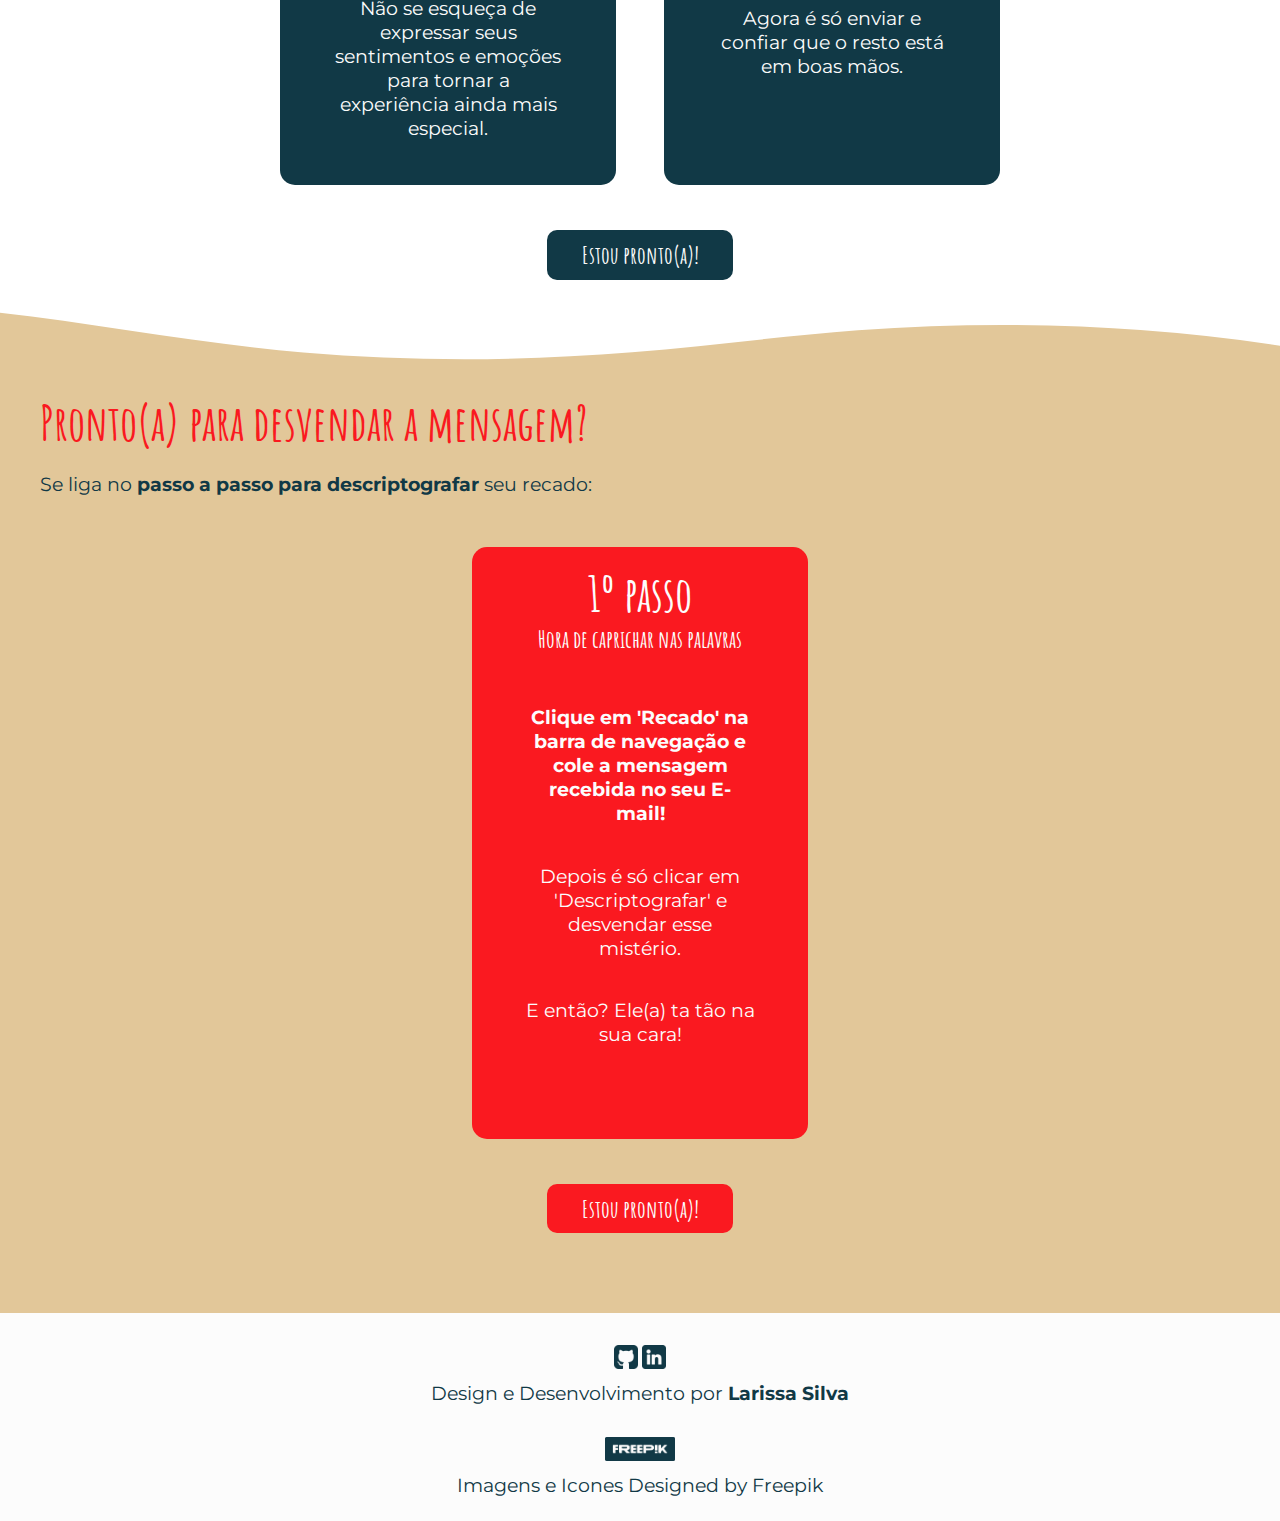
==== commit 8669d6d8: "V1.5.5 - Modificacoes no CSS do Index e Recado" ====
--- a/index.html
+++ b/index.html
@@ -43,29 +43,22 @@
                     Cripto Correio Elegante é o lugar onde os enigmas se tornam presentes e a diversão é garantida. <strong>Se você está ansioso para enviar uma mensagem cheia de suspense ou intrigado com uma carta enigmática que acabou de receber, este é o lugar para você!</strong> 
                 </p>
 
-                <div class="containerRemetente">
+                <div class="containerOpcoes">
                     <div class="conteudoContainer">
-                        <div class="opcaoRemetente">
-                            <a href="#tutorialRemetente" class="opcaoRemetente1">Quero enviar</a>
+                        <div class="opcaoUsuario">
+                            <a href="#tutorialRemetente" class="opcao1">Quero enviar</a>
                             <p class="texto">
                                 Para você que quer <strong class="textoDestaque2">enviar a mensagem secreta e precisa de uma mãozinha.</strong>
                             </p>
                         </div>
                         
-                        <div class="opcaoRemetente">
-                            <a href="/recado.html" class="opcaoRemetente2">Quero enviar</a>
+                        <div class="opcaoUsuario">
+                            <a href="#tutorialDestinatario" class="opcao2">Quero desvendar</a>
                             <p class="texto">
-                                Para você que quer <strong>enviar a mensagem secreta e já sabe como.</strong>
+                                Para você que  <strong class="textoDestaque3">recebeu uma mensagem secreta!</strong>
                             </p>
                         </div>
                     </div>
-                </div>
-        
-                <div class="containerDestinatario">
-                    <a href="#tutorialDestinatario" class="opcaoDestinatario">Quero desvendar</a>
-                    <p class="textoDestinatario">
-                        Para você que  <strong class="textoDestaque3">recebeu uma mensagem secreta!</strong>
-                    </p>
                 </div>
             </div>
 
--- a/assets/css/index.css
+++ b/assets/css/index.css
@@ -35,8 +35,8 @@
 
 
 /* Inicio da Parte das Opções, onde tem Botoes e Texto */
-.containerRemetente {
-    margin: 2rem 0;
+.containerOpcoes {
+    margin: 2rem 0 5rem;
 }
 
 .conteudoContainer {
@@ -45,9 +45,8 @@
     gap: 3rem;
 }
 
-.opcaoRemetente1,
-.opcaoRemetente2,
-.opcaoDestinatario {
+.opcao1,
+.opcao2 {
     display: inline-block;
     border-radius: 10px;
     border: none;
@@ -60,34 +59,24 @@
     color: var(--cor4); 
 }
 
-.opcaoDestinatario {
-    width: 10rem;
+.opcao2 {
     background-color: var(--cor3);
 }
 
-.opcaoDestinatario:hover{
+.opcao2:hover {
     background-color: var(--cor3--hover);
 }
 
-.opcaoRemetente1 {
+.opcao1 {
     background-color: var(--cor2);
 }
 
-.opcaoRemetente1:hover {
+.opcao1:hover {
     background-color: var(--cor2--hover); 
 }
 
-.opcaoRemetente2 {
-    background-color: var(--cor1);
-}
-
-.opcaoRemetente2:hover {
-    background-color: var(--cor1--hover);
-}
-
-
-.opcaoRemetente1 .texto,
-.opcaoRemetente2 .texto {
+.opcao1 .texto,
+.opcao2 .texto {
     max-width: 8.875rem; 
 }
 
@@ -188,6 +177,7 @@
     border-radius: 15px;
     text-align: center;
     padding: 1rem;
+    margin-top: 2rem;
 }
 
 .passoRemetente {
@@ -276,23 +266,25 @@
         margin: 0 2.5rem;
     }
 
-    .containerRemetente {
+    .containerOpcoes {
         margin: 3rem 0;
     }
     
-
-    .opcaoRemetente1,
-    .opcaoRemetente2,
-    .opcaoDestinatario {
+    .conteudoContainer {
+        margin-bottom: 5rem;
+    }
+
+    .opcao1,
+    .opcao2 {
         width: 11rem; 
         height: 3rem;
         font-size: 2rem;
     }
-    
-    .opcaoDestinatario{
-        width: 13rem;
-    }
-
+
+    .opcao2 {
+        width: 14rem; 
+    }
+    
     .subtitulo1,
     .subtitulo2,
     .passo {
@@ -325,7 +317,7 @@
         width: 13rem;
     }
 
-    .containerRemetente {
+    .containerOpcoes {
         margin: 4rem 0;
     }
 
@@ -333,7 +325,7 @@
         justify-content: space-around;
     }
 
-    .opcaoRemetente{
+    .opcaoUsuario{
         max-width: 350px;
     }
     
@@ -353,7 +345,25 @@
     }  
 }
 
+@media (min-width: 1440px) {
+    .sessaoInicioConteudo,
+    .sessaoPassoRemetenteConteudo,
+    .sessaoPassoDestinatarioConteudo {
+        margin: 0 6rem;
+    }
+
+    .containerTutorial {
+        gap: 5rem;
+    }
+}
+
 @media (min-width: 1800px) {
+    .sessaoInicioConteudo,
+    .sessaoPassoRemetenteConteudo,
+    .sessaoPassoDestinatarioConteudo {
+        margin: 0 6rem;
+    }
+    
     .containerImagens {
         margin-top: 5rem;
         gap: 5rem;
@@ -372,10 +382,5 @@
         justify-content: center;
         gap: 20rem;
     }
-
-    .opcaoDestinatario {
-        width: 20%;
-        background-color: var(--cor3);
-    }
 }
      --- a/assets/css/global.css
+++ b/assets/css/global.css
@@ -1,7 +1,7 @@
 /* CSS Global */
 
 /* Importação de fontes */
-@import url('https://fonts.googleapis.com/css2?family=Amatic+SC:wght@400;700&family=Antic&family=Montserrat:ital,wght@0,400;0,700;1,400;1,700&display=swap');
+@import url('https://fonts.googleapis.com/css2?family=Amatic+SC:wght@400;700&family=Antic&family=Montserrat:wght@100..900&display=swap');
 
 /* Variáveis de cores e fontes */
 :root {
@@ -13,6 +13,7 @@
     --cor3: #FA1920;
     --cor3--hover: #F16166;
     --cor4: #FCFCFC;
+    --cor5--fechar: #EE404C;
     --fonte--destaque: 'Amatic SC', sans-serif;
     --fonte--destaque2: 'Antic', sans-serif;
     --fonte--padrao: 'Montserrat', sans-serif;
@@ -24,6 +25,10 @@
     padding: 0;
     box-sizing: border-box;
     background: var(--cor-fundo);
+}
+
+button {
+    cursor: pointer;
 }
 
 header {
